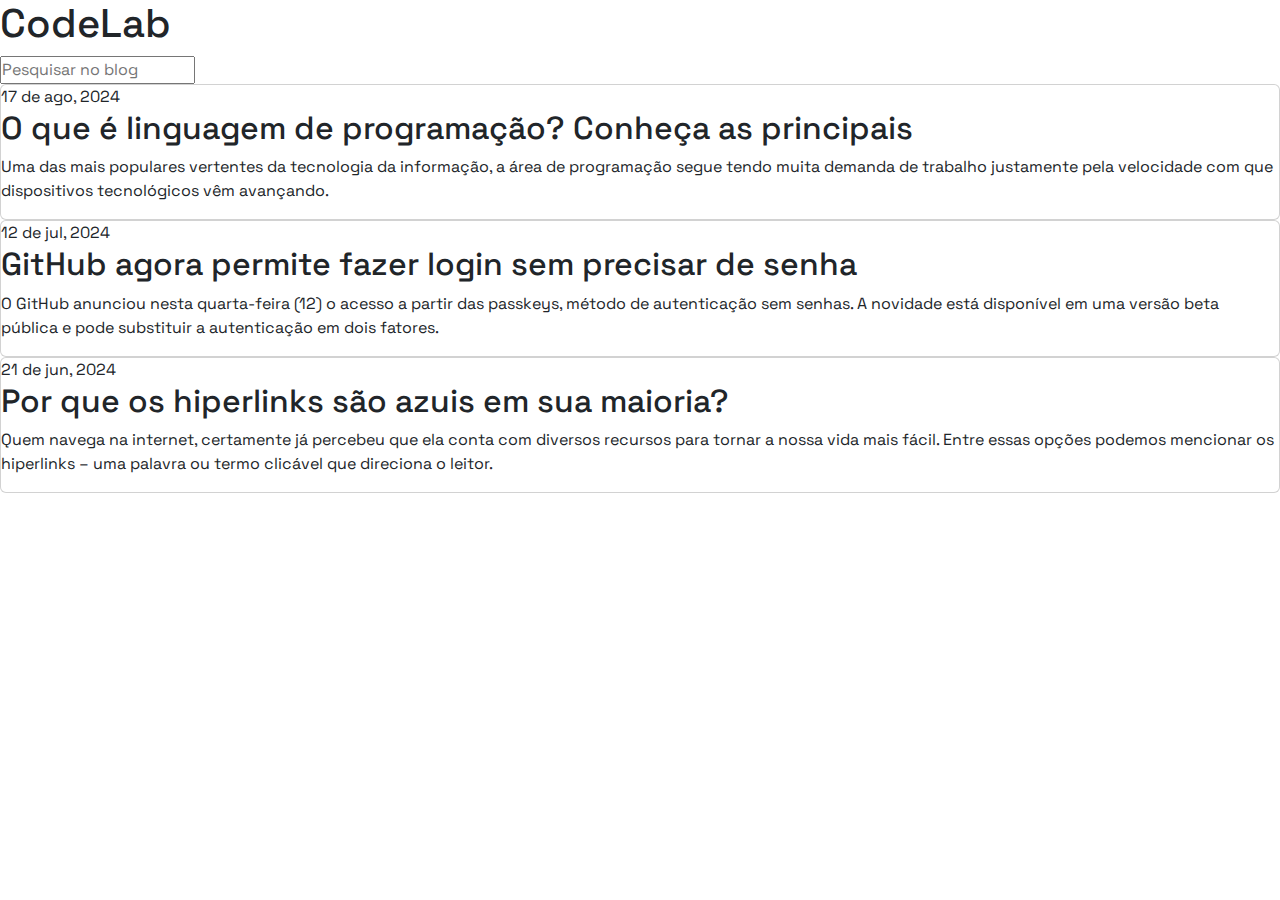
==== 03/index.html @ 967fc701 "teste" ====
<!DOCTYPE html>
<html lang="en">
  <head>
    <meta charset="UTF-8" />
    <meta name="viewport" content="width=device-width, initial-scale=1.0" />
    <link href="https://cdn.jsdelivr.net/npm/bootstrap@5.3.3/dist/css/bootstrap.min.css" rel="stylesheet" integrity="sha384-QWTKZyjpPEjISv5WaRU9OFeRpok6YctnYmDr5pNlyT2bRjXh0JMhjY6hW+ALEwIH" crossorigin="anonymous">
    <link rel="stylesheet" href="style.css" />
    <title>CodeLab</title>
  </head>
  <body>
    <div class="header">
      <h1><span>Code</span>Lab</h1>
      <input class="input_seach" type="text" placeholder="Pesquisar no blog" />
    </div>
    <div class="cards">
      <div class="card">
        <div class="card_bar">
          <span class="card_bar_date">17 de ago, 2024</span>
        </div>
        <div class="card_text">
          <h2>O que é linguagem de programação? Conheça as principais</h2>
          <p>Uma das mais populares vertentes da tecnologia da informação, a área de programação segue tendo muita demanda de trabalho justamente pela velocidade com que dispositivos tecnológicos vêm avançando.</p>
        </div>
      </div>
      <div class="card">
        <div class="card_bar">
          <span class="card_bar_date">12 de jul, 2024</span>
        </div>
        <div class="card_text">
          <h2>GitHub agora permite fazer login sem precisar de senha</h2>
          <p>O GitHub anunciou nesta quarta-feira (12) o acesso a partir das passkeys, método de autenticação sem senhas. A novidade está disponível em uma versão beta pública e pode substituir a autenticação em dois fatores.</p>
        </div>
      </div>
      <div class="card">
        <div class="card_bar">
          <span class="card_bar_date">21 de jun, 2024</span>
        </div>
        <div class="card_text">
          <h2>Por que os hiperlinks são azuis em sua maioria?</h2>
          <p>Quem navega na internet, certamente já percebeu que ela conta com diversos recursos para tornar a nossa vida mais fácil. Entre essas opções podemos mencionar os hiperlinks – uma palavra ou termo clicável que direciona o leitor.</p>
        </div>
      </div>
    </div>
    <script src="https://cdn.jsdelivr.net/npm/bootstrap@5.3.3/dist/js/bootstrap.bundle.min.js" integrity="sha384-YvpcrYf0tY3lHB60NNkmXc5s9fDVZLESaAA55NDzOxhy9GkcIdslK1eN7N6jIeHz" crossorigin="anonymous"></script>
  </body>
</html>
---- 03/style.css ----
@import url("https://fonts.googleapis.com/css2?family=Inter:wght@100..900&family=Space+Grotesk:wght@300..700&display=swap");
 
* {
  box-sizing: border-box;
  padding: 0;
  margin: 0;
}

@include media-breakpoint-down(sm) {
  body {
    background: white;
  }
}

@media only screen and (min-width: 376px) and (max-width: 768px) {
  
}

@media only screen and (min-width: 769px) {

}
body {
  font-family: "Space Grotesk", sans-serif;
  /* background: #121214; */
}
/* span {
  color:#E07B67;
}

.header {
  background: #17171A;
}


.card {
  background: #17171A;
}
h1, h2 {
  color: #ffffff
}
p {
  color: #afabb6;
}

input {
  background-color: #202024;
  color: #9d9aa4;
  border-radius: 8px;
  border: 2px solid #252529;
  padding: 16px, 24px, 16px, 24px
} */
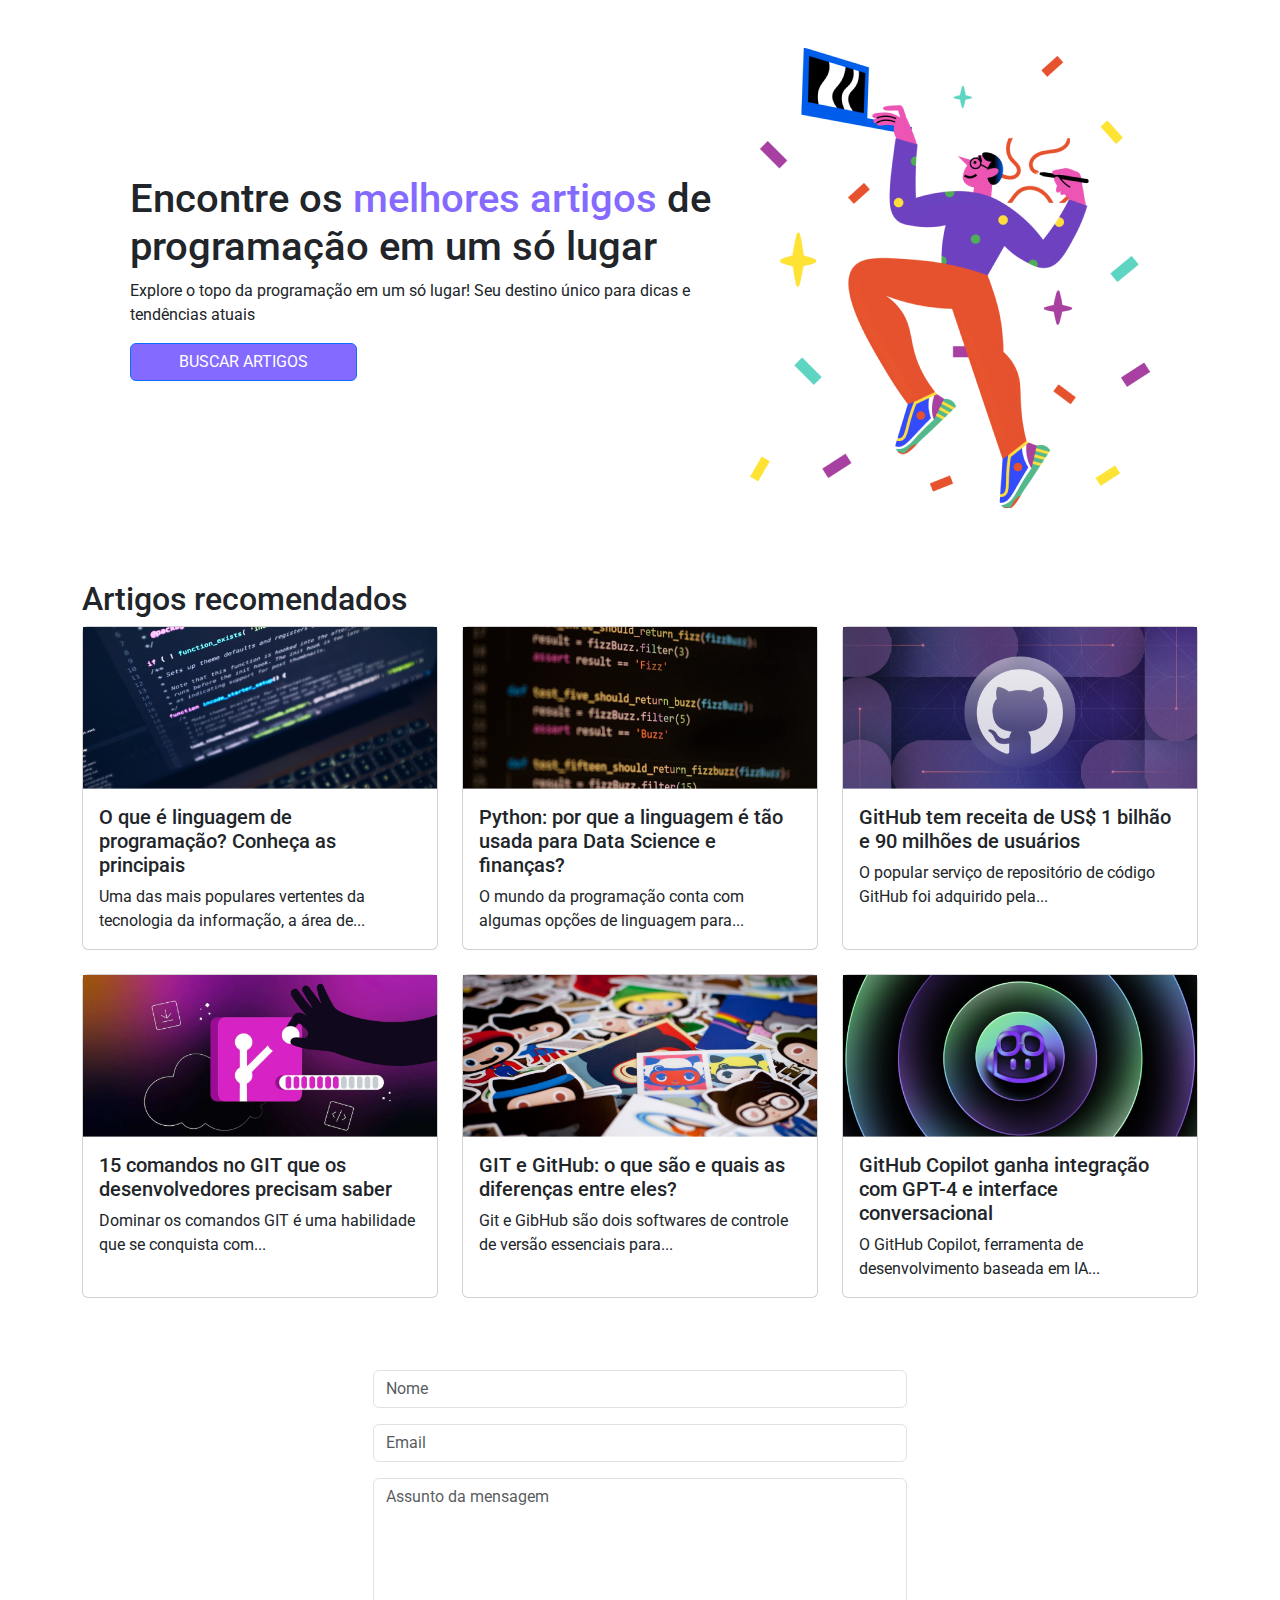
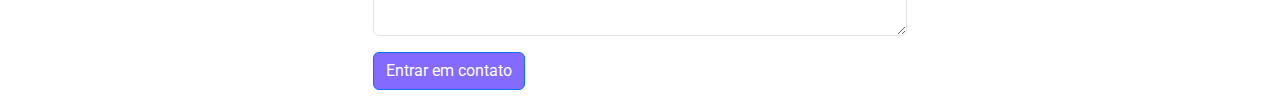
==== commit fa88935d: "feat: adiciona html e css da tela" ====
--- a/03/index.html
+++ b/03/index.html
@@ -1,46 +1,101 @@
 <!DOCTYPE html>
 <html lang="en">
-  <head>
-    <meta charset="UTF-8" />
-    <meta name="viewport" content="width=device-width, initial-scale=1.0" />
-    <link href="https://cdn.jsdelivr.net/npm/bootstrap@5.3.3/dist/css/bootstrap.min.css" rel="stylesheet" integrity="sha384-QWTKZyjpPEjISv5WaRU9OFeRpok6YctnYmDr5pNlyT2bRjXh0JMhjY6hW+ALEwIH" crossorigin="anonymous">
-    <link rel="stylesheet" href="style.css" />
-    <title>CodeLab</title>
-  </head>
-  <body>
-    <div class="header">
-      <h1><span>Code</span>Lab</h1>
-      <input class="input_seach" type="text" placeholder="Pesquisar no blog" />
-    </div>
-    <div class="cards">
-      <div class="card">
-        <div class="card_bar">
-          <span class="card_bar_date">17 de ago, 2024</span>
+<head>
+  <meta charset="UTF-8">
+  <meta name="viewport" content="width=device-width, initial-scale=1.0">
+  <title>CodeLab</title>
+  <link href="https://cdn.jsdelivr.net/npm/bootstrap@5.3.3/dist/css/bootstrap.min.css" rel="stylesheet" integrity="sha384-QWTKZyjpPEjISv5WaRU9OFeRpok6YctnYmDr5pNlyT2bRjXh0JMhjY6hW+ALEwIH" crossorigin="anonymous">
+  <script defer src="https://cdn.jsdelivr.net/npm/@popperjs/core@2.11.8/dist/umd/popper.min.js" integrity="sha384-I7E8VVD/ismYTF4hNIPjVp/Zjvgyol6VFvRkX/vR+Vc4jQkC+hVqc2pM8ODewa9r" crossorigin="anonymous"></script>
+  <script defer src="https://cdn.jsdelivr.net/npm/bootstrap@5.3.3/dist/js/bootstrap.min.js" integrity="sha384-0pUGZvbkm6XF6gxjEnlmuGrJXVbNuzT9qBBavbLwCsOGabYfZo0T0to5eqruptLy" crossorigin="anonymous"></script>
+  <link rel="stylesheet" href="style.css">
+</head>
+<body class="container">
+    <section class="d-flex flex-column flex-lg-row justify-content-center align-items-center gap-3 m-4 header p-4">
+      <img src="./images/illustra.png" class="img-fluid order-lg-2" alt="ilustração de uma pessoa segurando um notebook">
+      <div class="d-flex flex-column justify-content-center align-items-center align-items-lg-start order-lg-1 ">
+        <h1 class="text-center text-lg-start">Encontre os <span>melhores artigos</span> de programação em um só lugar</h1>
+        <p class="text-center text-lg-start">Explore o topo da programação em um só lugar! Seu destino único para dicas e tendências atuais</p>
+        <button type="button" class="btn btn-primary btn-md px-5">BUSCAR ARTIGOS</button>
+      </div>
+    </section>
+    <section class="py-4">
+      <h2>Artigos recomendados</h2>
+      <div class="row row-cols-sm-1 row-cols-md-2 row-cols-lg-3 g-4">
+        <div class="col">
+          <div class="card h-100">
+            <img src="./images/image-1.png" alt="tela de computador com códigos de programação">
+            <div class="card-body">
+              <h5 class="card-title">O que é linguagem de programação? Conheça as principais</h5>
+              <p class="card-text">Uma das mais populares vertentes da tecnologia da informação, a área de...</p>
+            </div>
+          </div>
         </div>
-        <div class="card_text">
-          <h2>O que é linguagem de programação? Conheça as principais</h2>
-          <p>Uma das mais populares vertentes da tecnologia da informação, a área de programação segue tendo muita demanda de trabalho justamente pela velocidade com que dispositivos tecnológicos vêm avançando.</p>
+        <div class="col">
+          <div class="card h-100">
+            <img src="./images/image-2.png" alt="tela de computador com códigos de programação">
+            <div class="card-body">
+              <h5 class="card-title">Python: por que a linguagem é tão usada para Data Science e finanças?</h5>
+              <p class="card-text">O mundo da programação conta com algumas opções de linguagem para...</p>
+            </div>
+          </div>
+        </div>
+        <div class="col">
+          <div class="card h-100">
+            <img src="./images/image-3.png" alt="tela de computador com códigos de programação">
+            <div class="card-body">
+              <h5 class="card-title">GitHub tem receita de US$ 1 bilhão e 90 milhões de usuários</h5>
+              <p class="card-text">O popular serviço de repositório de código GitHub foi adquirido pela...</p>
+            </div>
+          </div>
+        </div>
+        <div class="col">
+          <div class="card h-100">
+            <img src="./images/image-4.png" alt="tela de computador com códigos de programação">
+            <div class="card-body">
+              <h5 class="card-title">15 comandos no GIT que os desenvolvedores precisam saber</h5>
+              <p class="card-text">Dominar os comandos GIT é uma habilidade que se conquista com...</p>
+            </div>
+          </div>
+        </div>
+        <div class="col">
+          <div class="card h-100">
+            <img src="./images/image-5.png" alt="tela de computador com códigos de programação">
+            <div class="card-body">
+              <h5 class="card-title">GIT e GitHub: o que são e quais as diferenças entre eles?</h5>
+              <p class="card-text">Git e GibHub são dois softwares de controle de versão essenciais para...</p>
+            </div>
+          </div>
+        </div>
+        <div class="col">
+          <div class="card h-100">
+            <img src="./images/image-6.png" alt="tela de computador com códigos de programação">
+            <div class="card-body">
+              <h5 class="card-title">GitHub Copilot ganha integração com GPT-4 e interface conversacional</h5>
+              <p class="card-text">O GitHub Copilot, ferramenta de desenvolvimento baseada em IA...</p>
+            </div>
+          </div>
         </div>
       </div>
-      <div class="card">
-        <div class="card_bar">
-          <span class="card_bar_date">12 de jul, 2024</span>
-        </div>
-        <div class="card_text">
-          <h2>GitHub agora permite fazer login sem precisar de senha</h2>
-          <p>O GitHub anunciou nesta quarta-feira (12) o acesso a partir das passkeys, método de autenticação sem senhas. A novidade está disponível em uma versão beta pública e pode substituir a autenticação em dois fatores.</p>
+    </section>
+    <section class="container mt-5">
+      <div class="row">
+        <div class="col-md-12 col-lg-6 mx-auto">
+          <form>
+            <div class="mb-3">
+              <input type="text" class="form-control" id="input-name" placeholder="Nome">
+            </div>
+            <div class="mb-3">
+              <input type="email" class="form-control" id="input-email" placeholder="Email">
+            </div>
+            <div class="mb-3">
+              <textarea class="form-control" id="input-message" rows="6" placeholder="Assunto da mensagem"></textarea>
+            </div>
+            <div class="mb-3">
+              <button type="submit" class="btn btn-primary">Entrar em contato</button>
+            </div>
+          </form>
         </div>
       </div>
-      <div class="card">
-        <div class="card_bar">
-          <span class="card_bar_date">21 de jun, 2024</span>
-        </div>
-        <div class="card_text">
-          <h2>Por que os hiperlinks são azuis em sua maioria?</h2>
-          <p>Quem navega na internet, certamente já percebeu que ela conta com diversos recursos para tornar a nossa vida mais fácil. Entre essas opções podemos mencionar os hiperlinks – uma palavra ou termo clicável que direciona o leitor.</p>
-        </div>
-      </div>
-    </div>
-    <script src="https://cdn.jsdelivr.net/npm/bootstrap@5.3.3/dist/js/bootstrap.bundle.min.js" integrity="sha384-YvpcrYf0tY3lHB60NNkmXc5s9fDVZLESaAA55NDzOxhy9GkcIdslK1eN7N6jIeHz" crossorigin="anonymous"></script>
-  </body>
-</html>
+    </section>
+</body>
+</html>--- a/03/style.css
+++ b/03/style.css
@@ -1,4 +1,4 @@
-@import url("https://fonts.googleapis.com/css2?family=Inter:wght@100..900&family=Space+Grotesk:wght@300..700&display=swap");
+@import url("https://fonts.googleapis.com/css2?family=Roboto:ital,wght@0,100;0,300;0,400;0,500;0,700;0,900;1,100;1,300;1,400;1,500;1,700;1,900&display=swap");
  
 * {
   box-sizing: border-box;
@@ -6,46 +6,28 @@
   margin: 0;
 }
 
-@include media-breakpoint-down(sm) {
-  body {
-    background: white;
-  }
+body {
+  font-family: "Roboto", sans-serif;
+  height: 100%;
+  width: 100%;
 }
 
-@media only screen and (min-width: 376px) and (max-width: 768px) {
-  
+span {
+  color: #846aff;
 }
 
-@media only screen and (min-width: 769px) {
 
-}
-body {
-  font-family: "Space Grotesk", sans-serif;
-  /* background: #121214; */
-}
-/* span {
-  color:#E07B67;
+.btn-primary {
+  background-color: #846aff;
 }
 
 .header {
-  background: #17171A;
+  max-width: 1920px;
 }
 
-
-.card {
-  background: #17171A;
-}
-h1, h2 {
-  color: #ffffff
-}
-p {
-  color: #afabb6;
+.form-section {
+  background-color: #f8f8ff;
+  width: 100%;
+  max-width: 700px;
 }
 
-input {
-  background-color: #202024;
-  color: #9d9aa4;
-  border-radius: 8px;
-  border: 2px solid #252529;
-  padding: 16px, 24px, 16px, 24px
-} */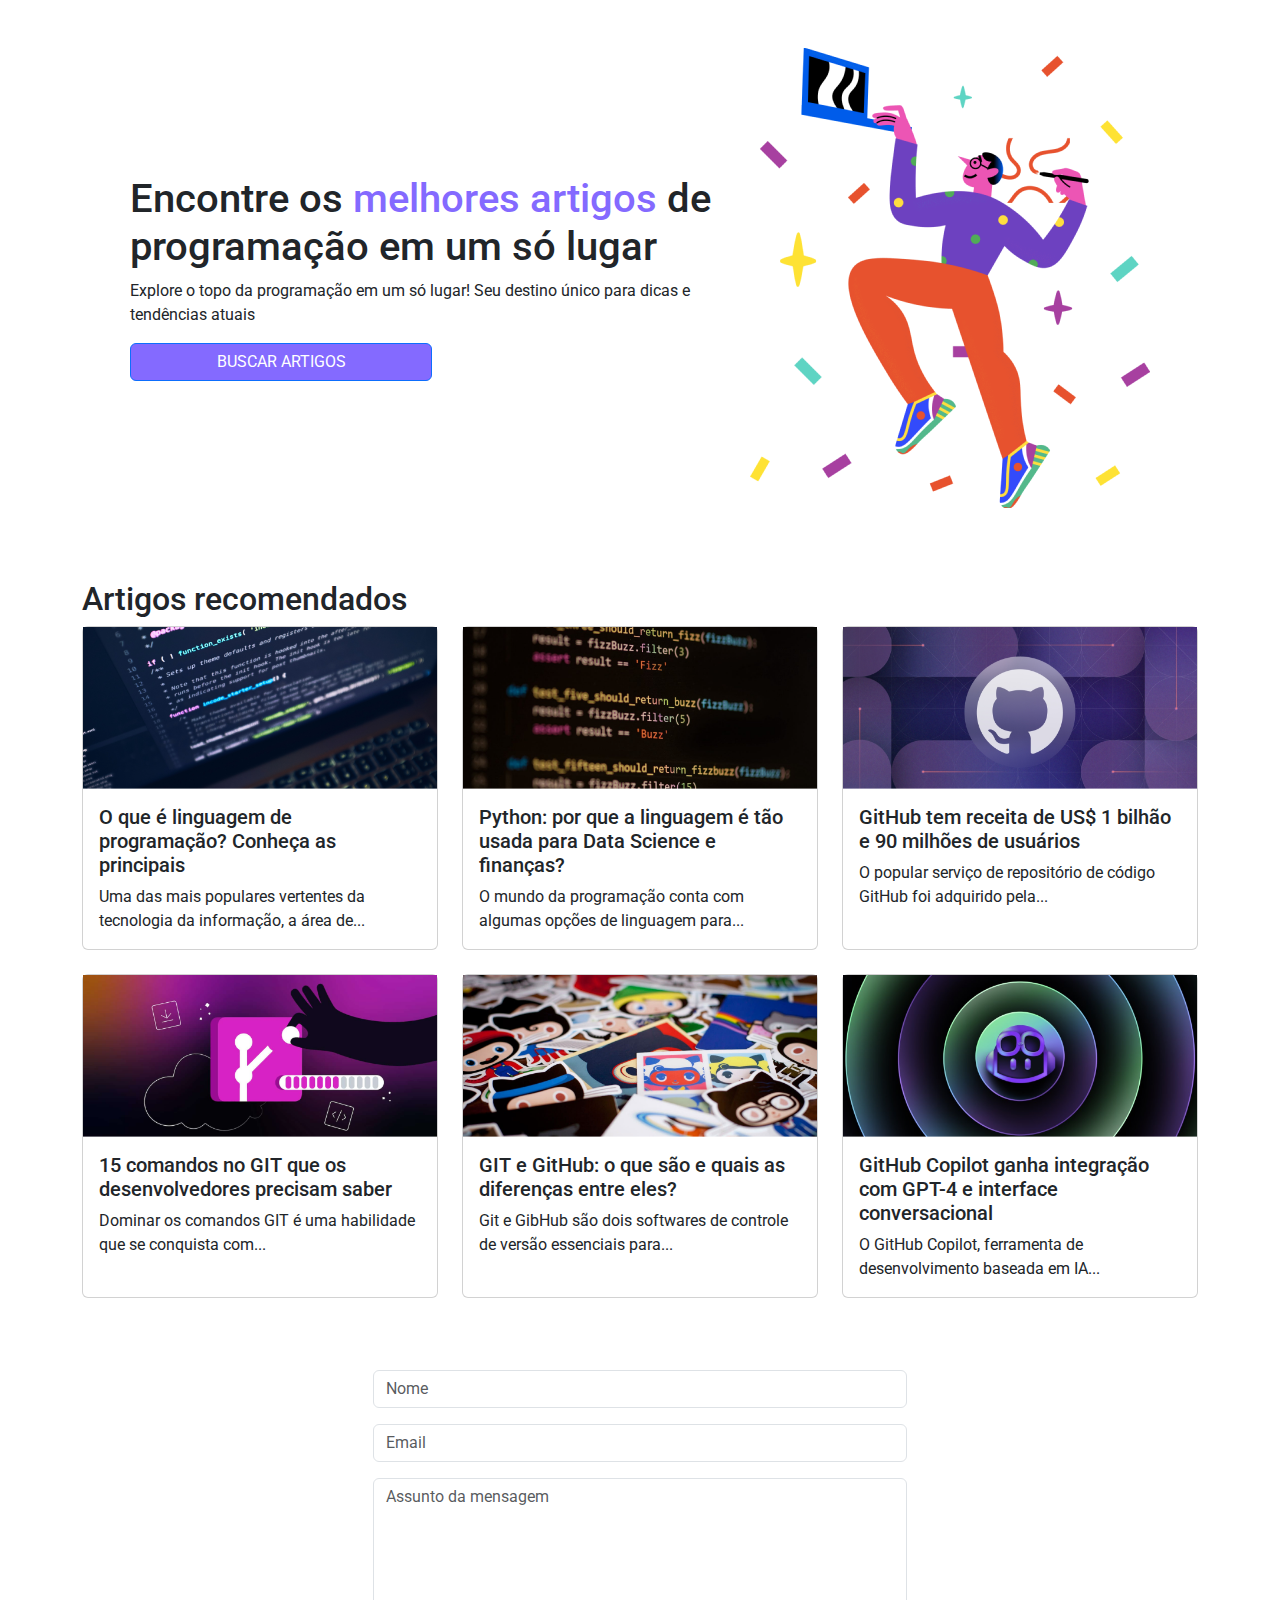
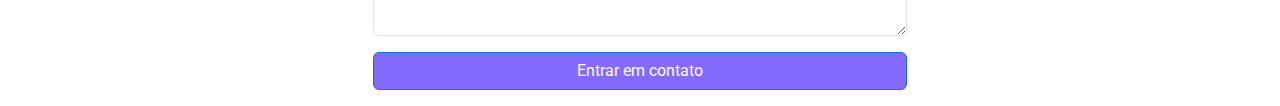
==== commit 4eebabab: "fix: css dos buttons" ====
--- a/03/index.html
+++ b/03/index.html
@@ -15,7 +15,9 @@
       <div class="d-flex flex-column justify-content-center align-items-center align-items-lg-start order-lg-1 ">
         <h1 class="text-center text-lg-start">Encontre os <span>melhores artigos</span> de programação em um só lugar</h1>
         <p class="text-center text-lg-start">Explore o topo da programação em um só lugar! Seu destino único para dicas e tendências atuais</p>
-        <button type="button" class="btn btn-primary btn-md px-5">BUSCAR ARTIGOS</button>
+        <div class="d-grid col-lg-6 col-md-6 col-sm-12">
+          <button type="button" class="btn btn-primary px-3">BUSCAR ARTIGOS</button>
+        </div>
       </div>
     </section>
     <section class="py-4">
@@ -90,7 +92,7 @@
             <div class="mb-3">
               <textarea class="form-control" id="input-message" rows="6" placeholder="Assunto da mensagem"></textarea>
             </div>
-            <div class="mb-3">
+            <div class="d-grid col-12 mb-3">
               <button type="submit" class="btn btn-primary">Entrar em contato</button>
             </div>
           </form>
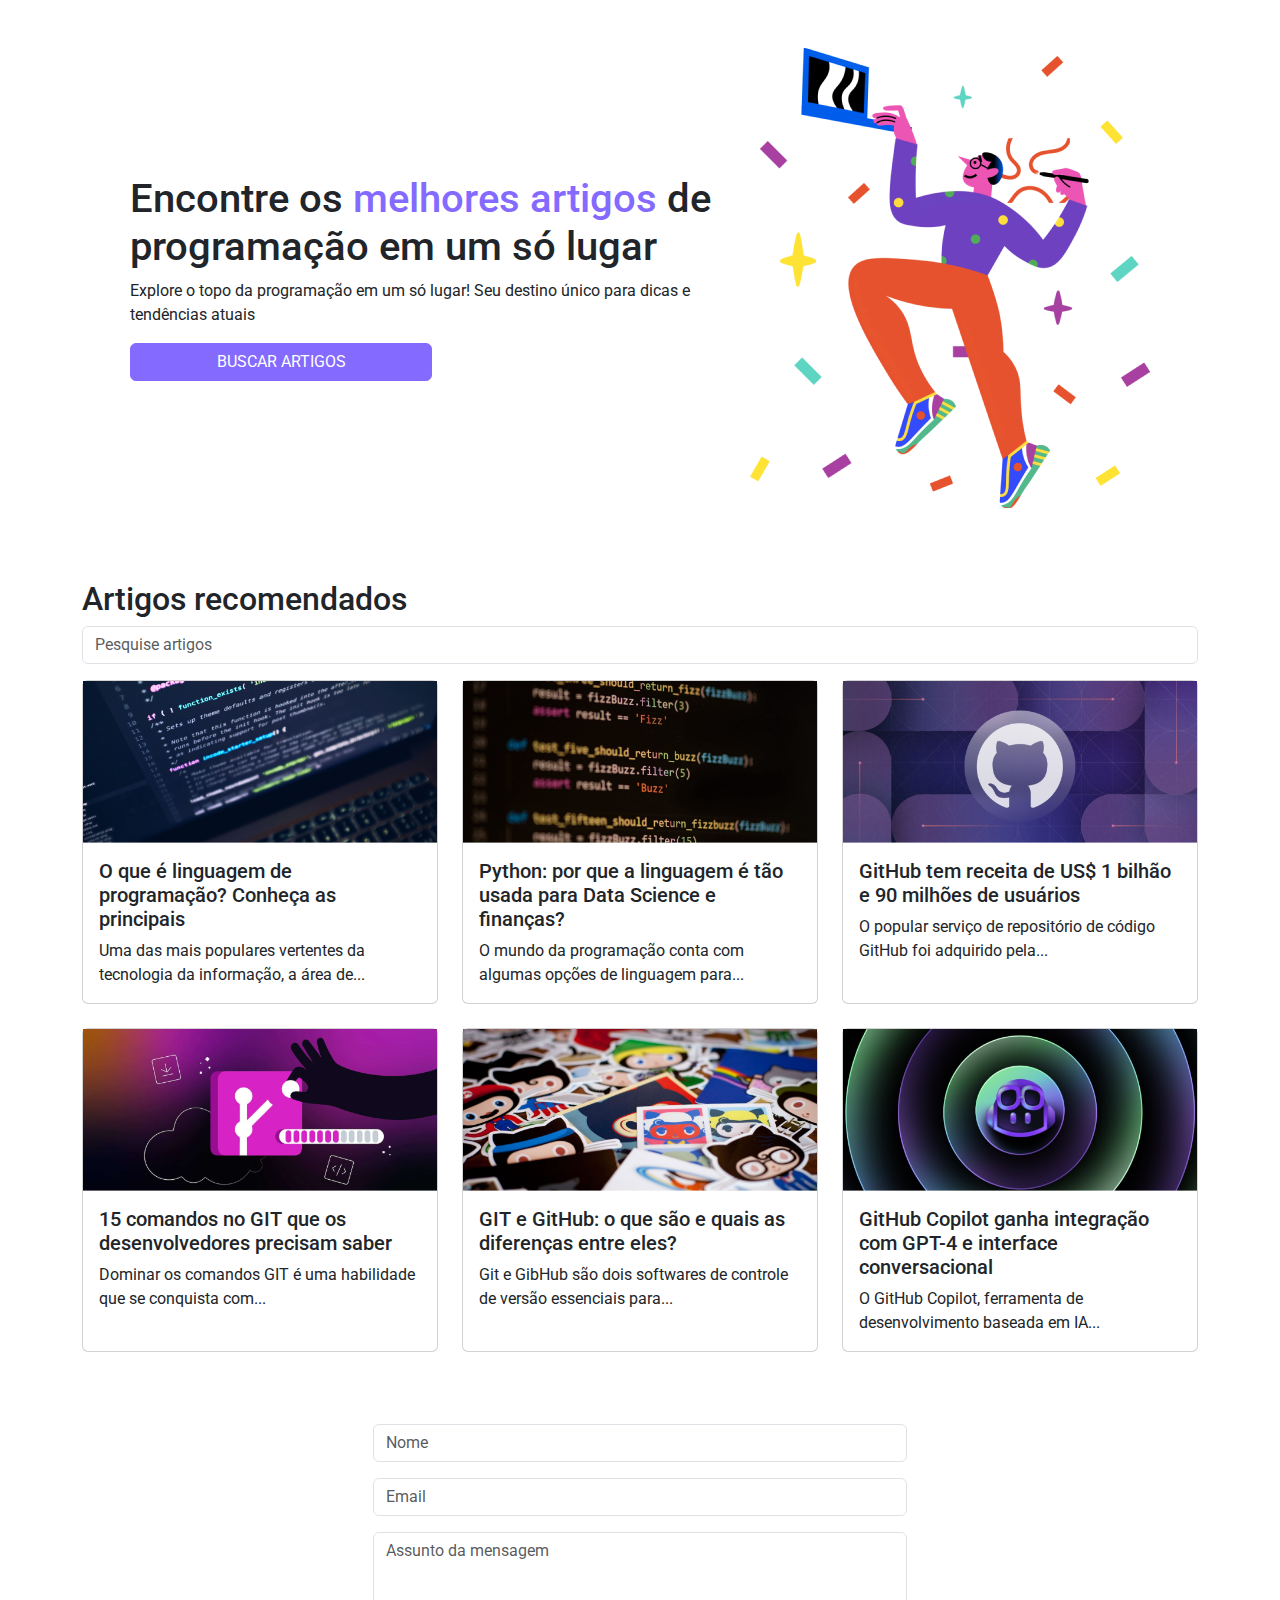
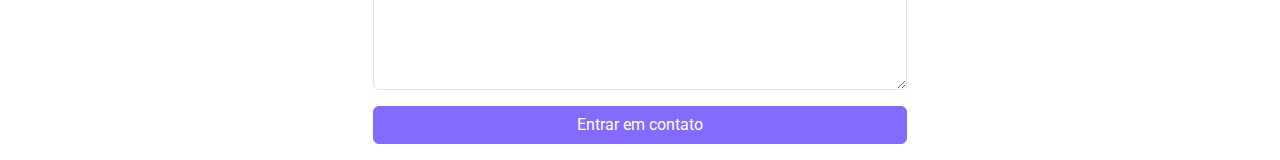
==== commit ffdf3212: "feat: Filtro para os artigos" ====
--- a/03/index.html
+++ b/03/index.html
@@ -8,6 +8,7 @@
   <script defer src="https://cdn.jsdelivr.net/npm/@popperjs/core@2.11.8/dist/umd/popper.min.js" integrity="sha384-I7E8VVD/ismYTF4hNIPjVp/Zjvgyol6VFvRkX/vR+Vc4jQkC+hVqc2pM8ODewa9r" crossorigin="anonymous"></script>
   <script defer src="https://cdn.jsdelivr.net/npm/bootstrap@5.3.3/dist/js/bootstrap.min.js" integrity="sha384-0pUGZvbkm6XF6gxjEnlmuGrJXVbNuzT9qBBavbLwCsOGabYfZo0T0to5eqruptLy" crossorigin="anonymous"></script>
   <link rel="stylesheet" href="style.css">
+  <script defer src="./script.js"></script>
 </head>
 <body class="container">
     <section class="d-flex flex-column flex-lg-row justify-content-center align-items-center gap-3 m-4 header p-4">
@@ -22,6 +23,9 @@
     </section>
     <section class="py-4">
       <h2>Artigos recomendados</h2>
+      <div class="mb-3">
+        <input type="text" class="form-control" id="input-search" placeholder="Pesquise artigos">
+      </div>
       <div class="row row-cols-sm-1 row-cols-md-2 row-cols-lg-3 g-4">
         <div class="col">
           <div class="card h-100">
--- a/03/style.css
+++ b/03/style.css
@@ -19,6 +19,7 @@
 
 .btn-primary {
   background-color: #846aff;
+  border-color: #846aff;
 }
 
 .header {
@@ -31,3 +32,7 @@
   max-width: 700px;
 }
 
+.btn-primary:hover {
+  background-color: #846aff;
+  border-color: #846aff;
+}
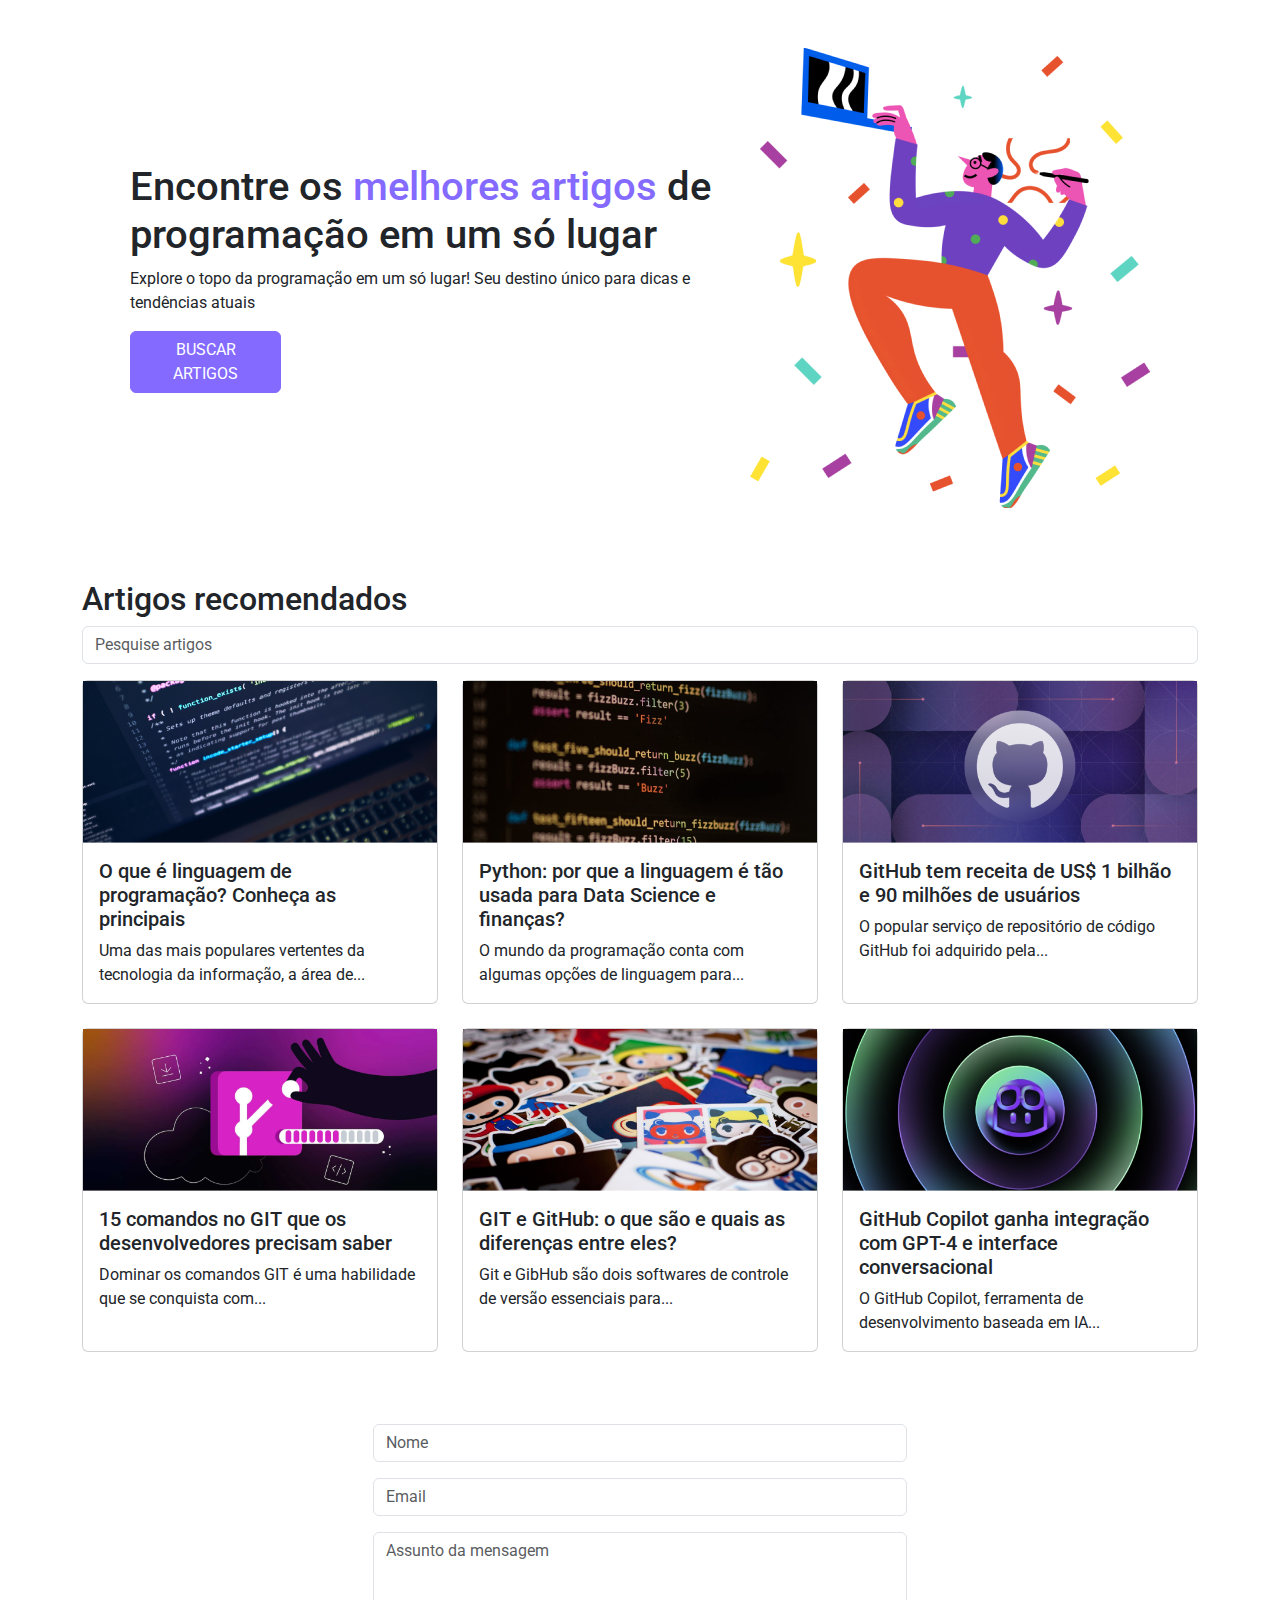
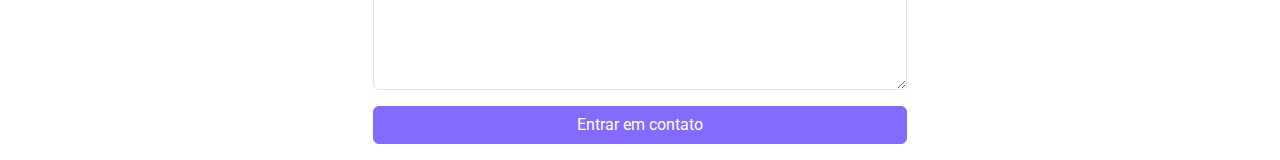
==== commit 74bca131: "fix: width button pesquisar lg" ====
--- a/03/index.html
+++ b/03/index.html
@@ -16,7 +16,7 @@
       <div class="d-flex flex-column justify-content-center align-items-center align-items-lg-start order-lg-1 ">
         <h1 class="text-center text-lg-start">Encontre os <span>melhores artigos</span> de programação em um só lugar</h1>
         <p class="text-center text-lg-start">Explore o topo da programação em um só lugar! Seu destino único para dicas e tendências atuais</p>
-        <div class="d-grid col-lg-6 col-md-6 col-sm-12">
+        <div class="d-grid col-lg-3 col-md-6 col-sm-12">
           <button type="button" class="btn btn-primary px-3">BUSCAR ARTIGOS</button>
         </div>
       </div>
